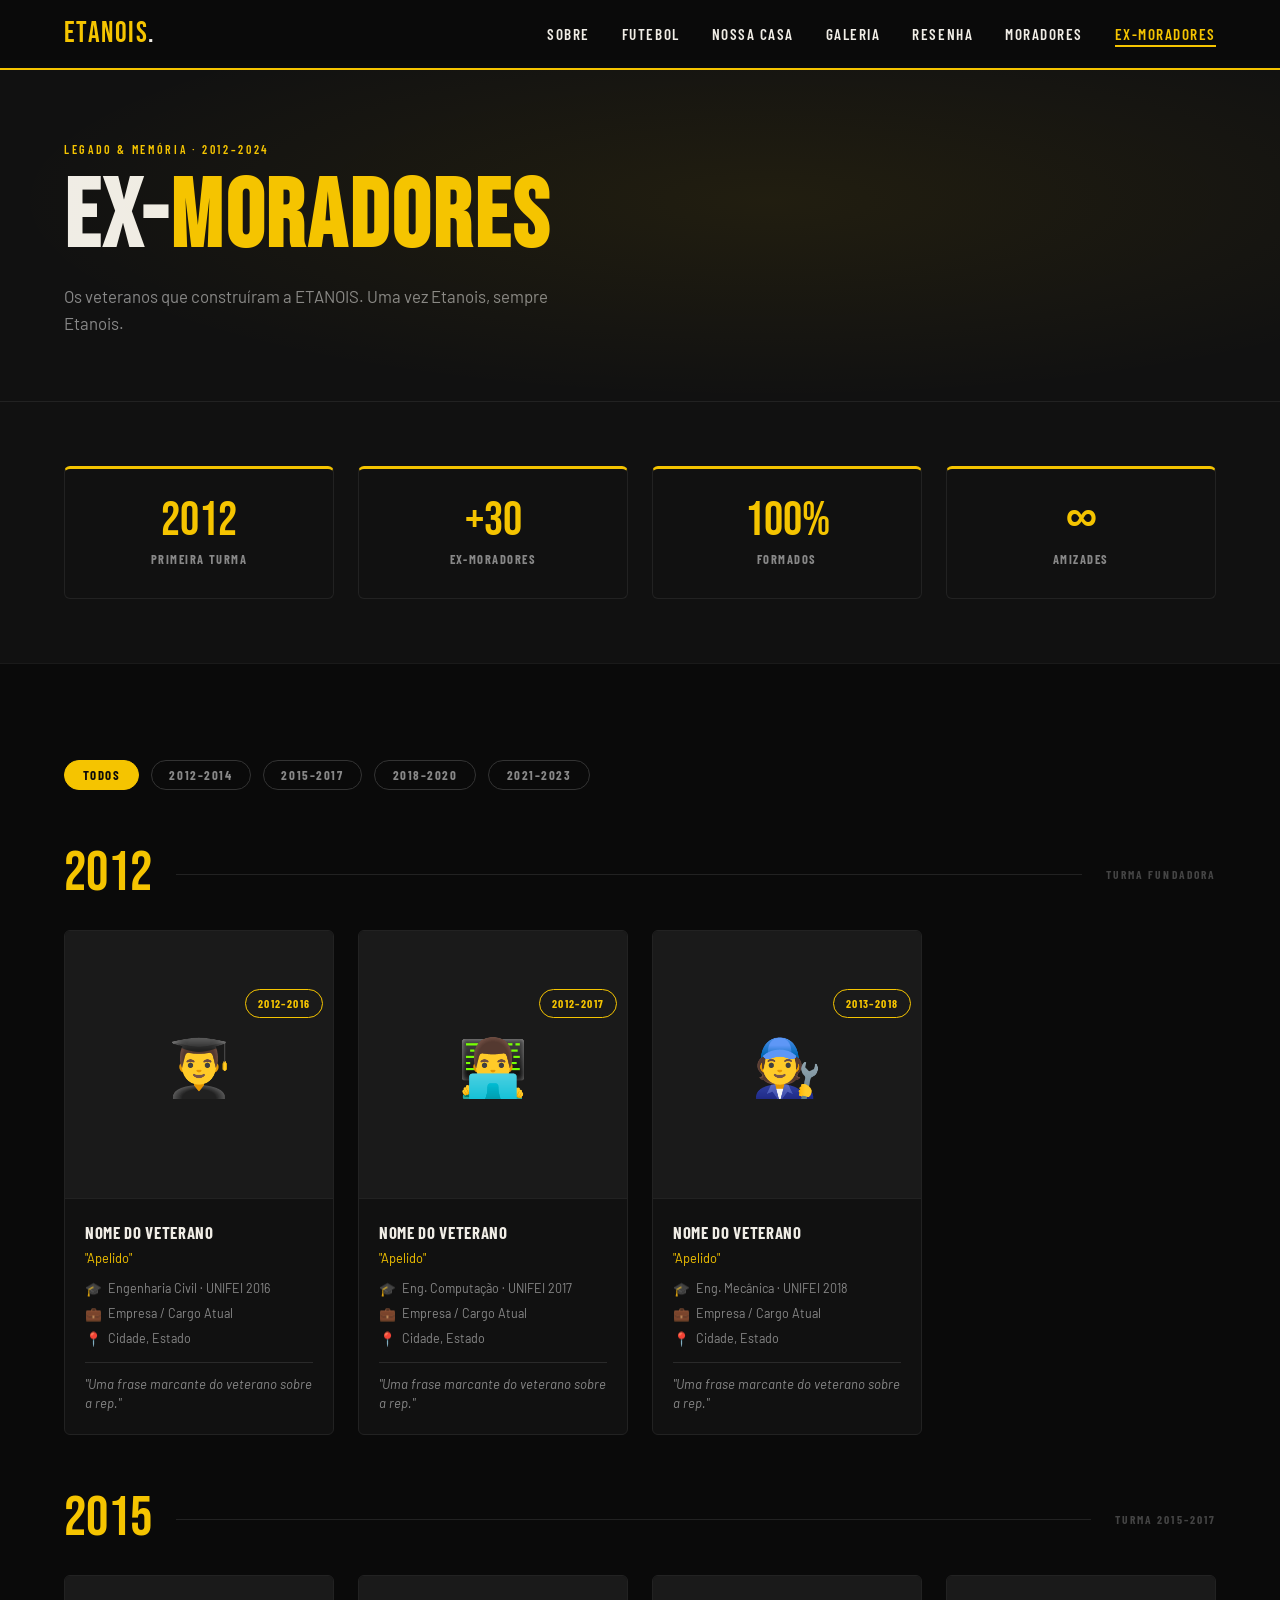
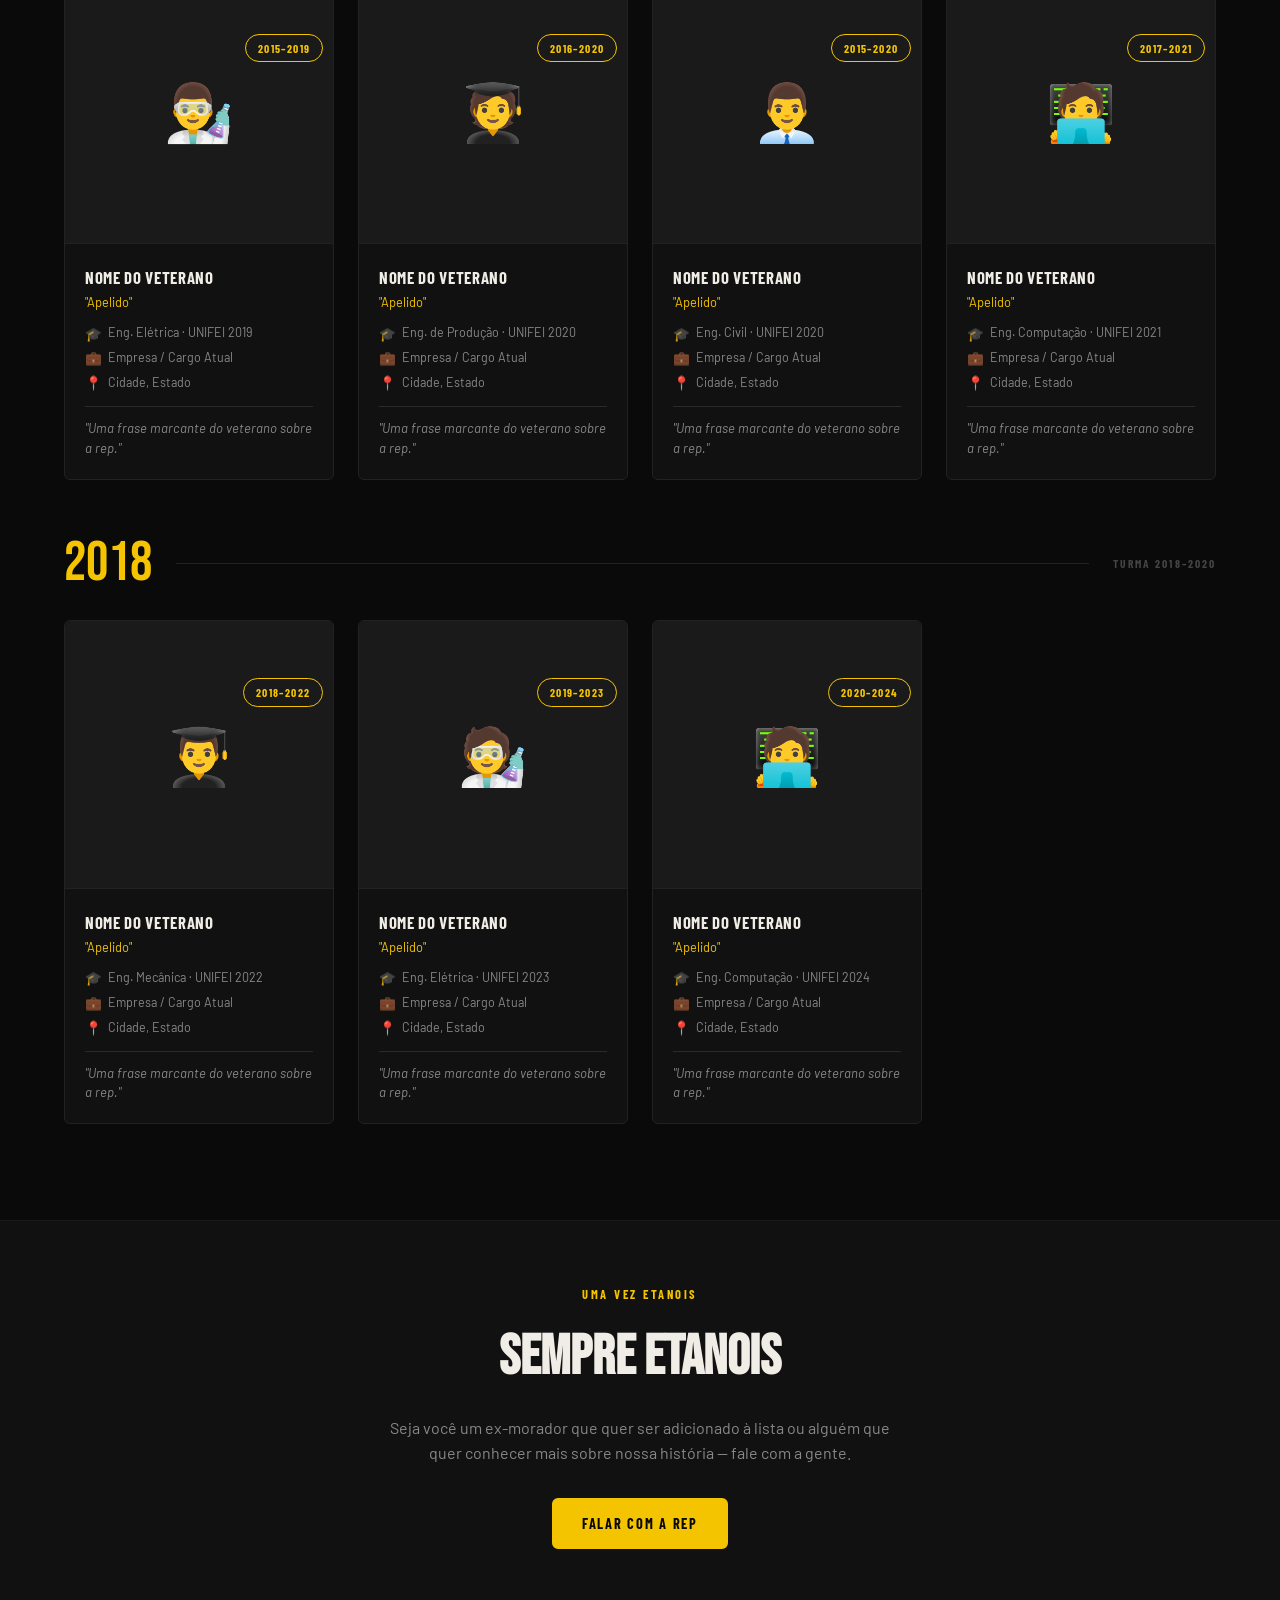
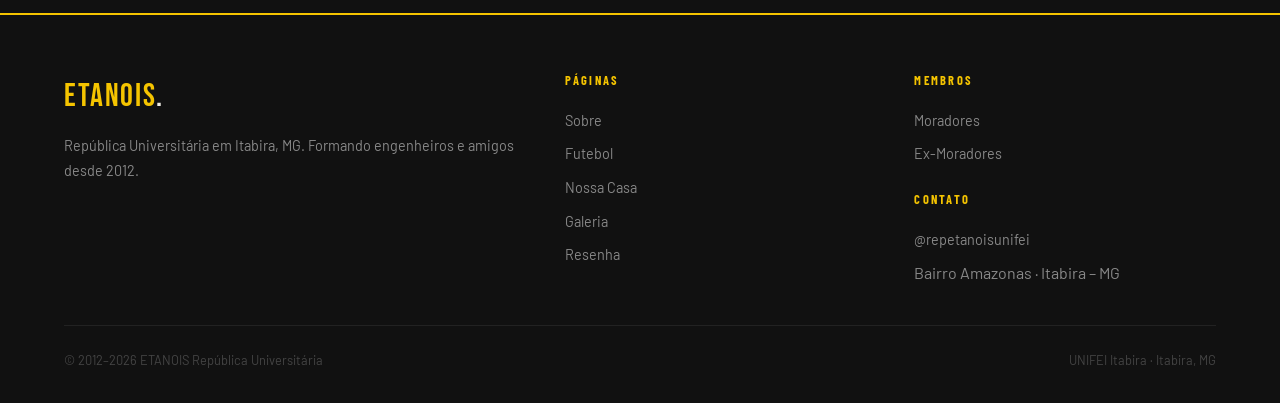
==== ex-moradores.html @ 68146707 "Redesign completo: site multi-página profissional - Novo index.html com hero, stats, cards de navega" ====
<!DOCTYPE html>
<html lang="pt-BR">
<head>
  <meta charset="UTF-8" />
  <meta name="viewport" content="width=device-width, initial-scale=1.0" />
  <title>Ex-Moradores — ETANOIS República Universitária</title>
  <link rel="preconnect" href="https://fonts.googleapis.com" />
  <link rel="preconnect" href="https://fonts.gstatic.com" crossorigin />
  <link href="https://fonts.googleapis.com/css2?family=Bebas+Neue&family=Barlow+Condensed:wght@400;600;700&family=Barlow:wght@400;500;600&display=swap" rel="stylesheet" />
  <link rel="stylesheet" href="style.css" />
  <style>
    /* Filtro por turma */
    .era-filter {
      display: flex;
      gap: .75rem;
      flex-wrap: wrap;
      margin-bottom: 3rem;
    }
    .era-btn {
      font-family: 'Barlow Condensed', sans-serif;
      font-size: .8rem;
      font-weight: 700;
      letter-spacing: .12em;
      text-transform: uppercase;
      padding: .4rem 1.1rem;
      border-radius: 2rem;
      border: 1px solid #333;
      background: transparent;
      color: var(--gray);
      cursor: pointer;
      transition: var(--transition);
    }
    .era-btn:hover, .era-btn.active {
      background: var(--yellow);
      color: var(--black);
      border-color: var(--yellow);
    }

    /* Grid de ex-moradores */
    .alumni-grid {
      display: grid;
      grid-template-columns: repeat(4, 1fr);
      gap: 1.5rem;
    }

    .alumni-card {
      background: var(--black2);
      border: 1px solid #222;
      border-radius: var(--radius);
      overflow: hidden;
      transition: transform var(--transition), border-color var(--transition);
    }
    .alumni-card:hover {
      transform: translateY(-5px);
      border-color: var(--yellow);
    }
    .alumni-card__photo {
      aspect-ratio: 1/1;
      background: var(--black3);
      display: flex;
      align-items: center;
      justify-content: center;
      font-size: 3.5rem;
      border-bottom: 1px solid #222;
      position: relative;
    }
    .alumni-card__photo img {
      width: 100%; height: 100%;
      object-fit: cover;
      position: absolute;
      inset: 0;
    }
    .alumni-card__year-badge {
      position: absolute;
      top: .6rem; right: .6rem;
    }
    .alumni-card__body { padding: 1.25rem; }
    .alumni-card__name {
      font-family: 'Barlow Condensed', sans-serif;
      font-size: 1.05rem;
      font-weight: 700;
      letter-spacing: .04em;
      text-transform: uppercase;
    }
    .alumni-card__nick {
      font-size: .8rem;
      color: var(--yellow);
      margin-top: .1rem;
    }
    .alumni-card__meta {
      margin-top: .6rem;
      display: flex;
      flex-direction: column;
      gap: .2rem;
    }
    .alumni-card__meta-item {
      display: flex;
      align-items: center;
      gap: .4rem;
      font-size: .78rem;
      color: var(--gray);
    }
    .alumni-card__meta-item span { font-size: .85rem; }
    .alumni-card__quote {
      margin-top: .75rem;
      padding-top: .75rem;
      border-top: 1px solid #2a2a2a;
      font-size: .82rem;
      color: var(--gray);
      font-style: italic;
      line-height: 1.5;
    }

    /* Turma section header */
    .turma-header {
      display: flex;
      align-items: center;
      gap: 1.5rem;
      margin-bottom: 1.75rem;
      margin-top: 3.5rem;
    }
    .turma-header:first-child { margin-top: 0; }
    .turma-header__year {
      font-family: 'Bebas Neue', cursive;
      font-size: 3.5rem;
      color: var(--yellow);
      line-height: 1;
      flex-shrink: 0;
    }
    .turma-header__line {
      flex: 1;
      height: 1px;
      background: #222;
    }
    .turma-header__label {
      font-family: 'Barlow Condensed', sans-serif;
      font-size: .72rem;
      font-weight: 700;
      letter-spacing: .18em;
      text-transform: uppercase;
      color: var(--gray2);
      flex-shrink: 0;
    }

    /* Legado/stats gerais */
    .legacy-stats {
      display: grid;
      grid-template-columns: repeat(4, 1fr);
      gap: 1.5rem;
    }
    .legacy-stat {
      background: var(--black2);
      border: 1px solid #222;
      border-top: 3px solid var(--yellow);
      border-radius: var(--radius);
      padding: 1.75rem 1.5rem;
      text-align: center;
    }
    .legacy-stat__num {
      font-family: 'Bebas Neue', cursive;
      font-size: 3rem;
      color: var(--yellow);
      line-height: 1;
    }
    .legacy-stat__lbl {
      font-family: 'Barlow Condensed', sans-serif;
      font-size: .78rem;
      font-weight: 700;
      letter-spacing: .12em;
      text-transform: uppercase;
      color: var(--gray);
      margin-top: .3rem;
    }

    @media(max-width:1100px){ .alumni-grid { grid-template-columns: repeat(3,1fr); } .legacy-stats { grid-template-columns: repeat(2,1fr); } }
    @media(max-width:768px) { .alumni-grid { grid-template-columns: repeat(2,1fr); } }
    @media(max-width:480px) { .alumni-grid { grid-template-columns: 1fr; } .legacy-stats { grid-template-columns: 1fr; } }
  </style>
</head>
<body>

<nav class="navbar">
  <div class="container navbar__inner">
    <a href="index.html" class="navbar__logo"><span>ETANOIS</span>.</a>
    <ul class="navbar__menu" id="navMenu">
      <li><a href="sobre.html">Sobre</a></li>
      <li><a href="futebol.html">Futebol</a></li>
      <li><a href="nossa-casa.html">Nossa Casa</a></li>
      <li><a href="galeria.html">Galeria</a></li>
      <li><a href="resenha.html">Resenha</a></li>
      <li><a href="moradores.html">Moradores</a></li>
      <li><a href="ex-moradores.html" class="active">Ex-Moradores</a></li>
    </ul>
    <button class="navbar__toggle" id="navToggle" aria-label="Menu">
      <span></span><span></span><span></span>
    </button>
  </div>
</nav>

<div class="page-hero">
  <div class="container page-hero__inner">
    <p class="page-hero__label">Legado & Memória · 2012–2024</p>
    <h1 class="page-hero__title">Ex-<span style="color:var(--yellow)">Moradores</span></h1>
    <p class="page-hero__sub">Os veteranos que construíram a ETANOIS. Uma vez Etanois, sempre Etanois.</p>
  </div>
</div>

<!-- STATS DO LEGADO -->
<section class="section--sm" style="background:var(--black2); border-bottom:1px solid #1a1a1a;">
  <div class="container">
    <div class="legacy-stats">
      <div class="legacy-stat">
        <div class="legacy-stat__num">2012</div>
        <div class="legacy-stat__lbl">Primeira Turma</div>
      </div>
      <div class="legacy-stat">
        <div class="legacy-stat__num">+30</div>
        <div class="legacy-stat__lbl">Ex-Moradores</div>
      </div>
      <div class="legacy-stat">
        <div class="legacy-stat__num">100%</div>
        <div class="legacy-stat__lbl">Formados</div>
      </div>
      <div class="legacy-stat">
        <div class="legacy-stat__num">∞</div>
        <div class="legacy-stat__lbl">Amizades</div>
      </div>
    </div>
  </div>
</section>

<!-- EX-MORADORES POR TURMA -->
<section class="section">
  <div class="container">

    <!-- Filtro por era -->
    <div class="era-filter">
      <button class="era-btn active">Todos</button>
      <button class="era-btn">2012–2014</button>
      <button class="era-btn">2015–2017</button>
      <button class="era-btn">2018–2020</button>
      <button class="era-btn">2021–2023</button>
    </div>

    <!--
      =============================================
      ADICIONE OS EX-MORADORES AQUI
      Organize por turma usando o .turma-header.
      Copie e cole os cards conforme necessário.
      =============================================
    -->

    <!-- TURMA 2012–2014 -->
    <div class="turma-header">
      <div class="turma-header__year">2012</div>
      <div class="turma-header__line"></div>
      <div class="turma-header__label">Turma Fundadora</div>
    </div>
    <div class="alumni-grid">

      <div class="alumni-card">
        <div class="alumni-card__photo">
          👨‍🎓
          <!-- <img src="fotos/nome.jpg" alt="Nome" /> -->
          <div class="alumni-card__year-badge">
            <span class="badge badge--outline">2012–2016</span>
          </div>
        </div>
        <div class="alumni-card__body">
          <div class="alumni-card__name">Nome do Veterano</div>
          <div class="alumni-card__nick">"Apelido"</div>
          <div class="alumni-card__meta">
            <div class="alumni-card__meta-item"><span>🎓</span> Engenharia Civil · UNIFEI 2016</div>
            <div class="alumni-card__meta-item"><span>💼</span> Empresa / Cargo Atual</div>
            <div class="alumni-card__meta-item"><span>📍</span> Cidade, Estado</div>
          </div>
          <div class="alumni-card__quote">"Uma frase marcante do veterano sobre a rep."</div>
        </div>
      </div>

      <div class="alumni-card">
        <div class="alumni-card__photo">
          👨‍💻
          <div class="alumni-card__year-badge">
            <span class="badge badge--outline">2012–2017</span>
          </div>
        </div>
        <div class="alumni-card__body">
          <div class="alumni-card__name">Nome do Veterano</div>
          <div class="alumni-card__nick">"Apelido"</div>
          <div class="alumni-card__meta">
            <div class="alumni-card__meta-item"><span>🎓</span> Eng. Computação · UNIFEI 2017</div>
            <div class="alumni-card__meta-item"><span>💼</span> Empresa / Cargo Atual</div>
            <div class="alumni-card__meta-item"><span>📍</span> Cidade, Estado</div>
          </div>
          <div class="alumni-card__quote">"Uma frase marcante do veterano sobre a rep."</div>
        </div>
      </div>

      <div class="alumni-card">
        <div class="alumni-card__photo">
          🧑‍🔧
          <div class="alumni-card__year-badge">
            <span class="badge badge--outline">2013–2018</span>
          </div>
        </div>
        <div class="alumni-card__body">
          <div class="alumni-card__name">Nome do Veterano</div>
          <div class="alumni-card__nick">"Apelido"</div>
          <div class="alumni-card__meta">
            <div class="alumni-card__meta-item"><span>🎓</span> Eng. Mecânica · UNIFEI 2018</div>
            <div class="alumni-card__meta-item"><span>💼</span> Empresa / Cargo Atual</div>
            <div class="alumni-card__meta-item"><span>📍</span> Cidade, Estado</div>
          </div>
          <div class="alumni-card__quote">"Uma frase marcante do veterano sobre a rep."</div>
        </div>
      </div>

    </div>

    <!-- TURMA 2015–2017 -->
    <div class="turma-header">
      <div class="turma-header__year">2015</div>
      <div class="turma-header__line"></div>
      <div class="turma-header__label">Turma 2015–2017</div>
    </div>
    <div class="alumni-grid">

      <div class="alumni-card">
        <div class="alumni-card__photo">
          👨‍🔬
          <div class="alumni-card__year-badge">
            <span class="badge badge--outline">2015–2019</span>
          </div>
        </div>
        <div class="alumni-card__body">
          <div class="alumni-card__name">Nome do Veterano</div>
          <div class="alumni-card__nick">"Apelido"</div>
          <div class="alumni-card__meta">
            <div class="alumni-card__meta-item"><span>🎓</span> Eng. Elétrica · UNIFEI 2019</div>
            <div class="alumni-card__meta-item"><span>💼</span> Empresa / Cargo Atual</div>
            <div class="alumni-card__meta-item"><span>📍</span> Cidade, Estado</div>
          </div>
          <div class="alumni-card__quote">"Uma frase marcante do veterano sobre a rep."</div>
        </div>
      </div>

      <div class="alumni-card">
        <div class="alumni-card__photo">
          🧑‍🎓
          <div class="alumni-card__year-badge">
            <span class="badge badge--outline">2016–2020</span>
          </div>
        </div>
        <div class="alumni-card__body">
          <div class="alumni-card__name">Nome do Veterano</div>
          <div class="alumni-card__nick">"Apelido"</div>
          <div class="alumni-card__meta">
            <div class="alumni-card__meta-item"><span>🎓</span> Eng. de Produção · UNIFEI 2020</div>
            <div class="alumni-card__meta-item"><span>💼</span> Empresa / Cargo Atual</div>
            <div class="alumni-card__meta-item"><span>📍</span> Cidade, Estado</div>
          </div>
          <div class="alumni-card__quote">"Uma frase marcante do veterano sobre a rep."</div>
        </div>
      </div>

      <div class="alumni-card">
        <div class="alumni-card__photo">
          👨‍💼
          <div class="alumni-card__year-badge">
            <span class="badge badge--outline">2015–2020</span>
          </div>
        </div>
        <div class="alumni-card__body">
          <div class="alumni-card__name">Nome do Veterano</div>
          <div class="alumni-card__nick">"Apelido"</div>
          <div class="alumni-card__meta">
            <div class="alumni-card__meta-item"><span>🎓</span> Eng. Civil · UNIFEI 2020</div>
            <div class="alumni-card__meta-item"><span>💼</span> Empresa / Cargo Atual</div>
            <div class="alumni-card__meta-item"><span>📍</span> Cidade, Estado</div>
          </div>
          <div class="alumni-card__quote">"Uma frase marcante do veterano sobre a rep."</div>
        </div>
      </div>

      <div class="alumni-card">
        <div class="alumni-card__photo">
          🧑‍💻
          <div class="alumni-card__year-badge">
            <span class="badge badge--outline">2017–2021</span>
          </div>
        </div>
        <div class="alumni-card__body">
          <div class="alumni-card__name">Nome do Veterano</div>
          <div class="alumni-card__nick">"Apelido"</div>
          <div class="alumni-card__meta">
            <div class="alumni-card__meta-item"><span>🎓</span> Eng. Computação · UNIFEI 2021</div>
            <div class="alumni-card__meta-item"><span>💼</span> Empresa / Cargo Atual</div>
            <div class="alumni-card__meta-item"><span>📍</span> Cidade, Estado</div>
          </div>
          <div class="alumni-card__quote">"Uma frase marcante do veterano sobre a rep."</div>
        </div>
      </div>

    </div>

    <!-- TURMA 2018–2020 -->
    <div class="turma-header">
      <div class="turma-header__year">2018</div>
      <div class="turma-header__line"></div>
      <div class="turma-header__label">Turma 2018–2020</div>
    </div>
    <div class="alumni-grid">

      <div class="alumni-card">
        <div class="alumni-card__photo">
          👨‍🎓
          <div class="alumni-card__year-badge">
            <span class="badge badge--outline">2018–2022</span>
          </div>
        </div>
        <div class="alumni-card__body">
          <div class="alumni-card__name">Nome do Veterano</div>
          <div class="alumni-card__nick">"Apelido"</div>
          <div class="alumni-card__meta">
            <div class="alumni-card__meta-item"><span>🎓</span> Eng. Mecânica · UNIFEI 2022</div>
            <div class="alumni-card__meta-item"><span>💼</span> Empresa / Cargo Atual</div>
            <div class="alumni-card__meta-item"><span>📍</span> Cidade, Estado</div>
          </div>
          <div class="alumni-card__quote">"Uma frase marcante do veterano sobre a rep."</div>
        </div>
      </div>

      <div class="alumni-card">
        <div class="alumni-card__photo">
          🧑‍🔬
          <div class="alumni-card__year-badge">
            <span class="badge badge--outline">2019–2023</span>
          </div>
        </div>
        <div class="alumni-card__body">
          <div class="alumni-card__name">Nome do Veterano</div>
          <div class="alumni-card__nick">"Apelido"</div>
          <div class="alumni-card__meta">
            <div class="alumni-card__meta-item"><span>🎓</span> Eng. Elétrica · UNIFEI 2023</div>
            <div class="alumni-card__meta-item"><span>💼</span> Empresa / Cargo Atual</div>
            <div class="alumni-card__meta-item"><span>📍</span> Cidade, Estado</div>
          </div>
          <div class="alumni-card__quote">"Uma frase marcante do veterano sobre a rep."</div>
        </div>
      </div>

      <div class="alumni-card">
        <div class="alumni-card__photo">
          🧑‍💻
          <div class="alumni-card__year-badge">
            <span class="badge badge--outline">2020–2024</span>
          </div>
        </div>
        <div class="alumni-card__body">
          <div class="alumni-card__name">Nome do Veterano</div>
          <div class="alumni-card__nick">"Apelido"</div>
          <div class="alumni-card__meta">
            <div class="alumni-card__meta-item"><span>🎓</span> Eng. Computação · UNIFEI 2024</div>
            <div class="alumni-card__meta-item"><span>💼</span> Empresa / Cargo Atual</div>
            <div class="alumni-card__meta-item"><span>📍</span> Cidade, Estado</div>
          </div>
          <div class="alumni-card__quote">"Uma frase marcante do veterano sobre a rep."</div>
        </div>
      </div>

    </div>
  </div>
</section>

<!-- CTA LEGADO -->
<section class="section--sm" style="background:var(--black2); border-top:1px solid #1a1a1a;">
  <div class="container text-center">
    <p class="condensed" style="font-size:.78rem;font-weight:700;letter-spacing:.2em;text-transform:uppercase;color:var(--yellow);margin-bottom:.5rem;">Uma vez Etanois</p>
    <h2 class="display" style="font-size:clamp(2rem,5vw,3.5rem);">Sempre Etanois</h2>
    <p style="color:var(--gray); margin-top:.75rem; max-width:520px; margin-left:auto; margin-right:auto;">
      Seja você um ex-morador que quer ser adicionado à lista ou alguém que quer conhecer mais sobre nossa história — fale com a gente.
    </p>
    <a href="https://instagram.com/repetanoisunifei" target="_blank" rel="noopener" class="btn btn--primary" style="margin-top:2rem;">
      Falar com a Rep
    </a>
  </div>
</section>

<footer class="footer">
  <div class="container">
    <div class="footer__grid">
      <div>
        <div class="footer__logo"><span>ETANOIS</span>.</div>
        <p class="footer__desc">República Universitária em Itabira, MG. Formando engenheiros e amigos desde 2012.</p>
      </div>
      <div>
        <div class="footer__heading">Páginas</div>
        <ul class="footer__links">
          <li><a href="sobre.html">Sobre</a></li>
          <li><a href="futebol.html">Futebol</a></li>
          <li><a href="nossa-casa.html">Nossa Casa</a></li>
          <li><a href="galeria.html">Galeria</a></li>
          <li><a href="resenha.html">Resenha</a></li>
        </ul>
      </div>
      <div>
        <div class="footer__heading">Membros</div>
        <ul class="footer__links">
          <li><a href="moradores.html">Moradores</a></li>
          <li><a href="ex-moradores.html">Ex-Moradores</a></li>
        </ul>
        <div class="footer__heading" style="margin-top:1.5rem;">Contato</div>
        <ul class="footer__links">
          <li><a href="https://instagram.com/repetanoisunifei" target="_blank">@repetanoisunifei</a></li>
          <li><span style="color:var(--gray);">Bairro Amazonas · Itabira – MG</span></li>
        </ul>
      </div>
    </div>
    <div class="footer__bottom">
      <span>© 2012–2026 ETANOIS República Universitária</span>
      <span>UNIFEI Itabira · Itabira, MG</span>
    </div>
  </div>
</footer>

<script>
  document.getElementById('navToggle').addEventListener('click', () => {
    document.getElementById('navMenu').classList.toggle('open');
  });

  // Filtro por era (visual — expandir com lógica real quando dados reais estiverem disponíveis)
  document.querySelectorAll('.era-btn').forEach(btn => {
    btn.addEventListener('click', () => {
      document.querySelectorAll('.era-btn').forEach(b => b.classList.remove('active'));
      btn.classList.add('active');
    });
  });
</script>
</body>
</html>
---- style.css ----
/* ============================================
   ETANOIS — Global Stylesheet
   ============================================ */

:root {
  --black:   #0a0a0a;
  --black2:  #111111;
  --black3:  #1a1a1a;
  --yellow:  #F5C400;
  --yellow2: #e6b800;
  --white:   #F0EDE6;
  --gray:    #888888;
  --gray2:   #444444;
  --radius:  6px;
  --transition: 0.3s ease;
}

/* ---- Reset ---- */
*, *::before, *::after { box-sizing: border-box; margin: 0; padding: 0; }
html { scroll-behavior: smooth; font-size: 16px; }
body {
  background: var(--black);
  color: var(--white);
  font-family: 'Barlow', sans-serif;
  line-height: 1.6;
  min-height: 100vh;
}
img { display: block; width: 100%; object-fit: cover; }
a { color: inherit; text-decoration: none; }
ul { list-style: none; }

/* ---- Typography ---- */
.display { font-family: 'Bebas Neue', cursive; }
.condensed { font-family: 'Barlow Condensed', sans-serif; }

/* ---- Utilities ---- */
.container { width: 90%; max-width: 1200px; margin: 0 auto; }
.section { padding: 96px 0; }
.section--sm { padding: 64px 0; }
.yellow { color: var(--yellow); }
.text-center { text-align: center; }
.mt-1 { margin-top: .5rem; }
.mt-2 { margin-top: 1rem; }
.mt-3 { margin-top: 1.5rem; }
.mt-4 { margin-top: 2rem; }

/* ---- Section Header ---- */
.section-header { margin-bottom: 56px; }
.section-header .label {
  font-family: 'Barlow Condensed', sans-serif;
  font-size: .75rem;
  font-weight: 600;
  letter-spacing: .2em;
  text-transform: uppercase;
  color: var(--yellow);
  margin-bottom: .5rem;
}
.section-header h2 {
  font-family: 'Bebas Neue', cursive;
  font-size: clamp(2.2rem, 5vw, 3.5rem);
  letter-spacing: .03em;
  line-height: 1;
}
.section-header p {
  margin-top: .75rem;
  color: var(--gray);
  max-width: 520px;
}

/* ---- Divider ---- */
.divider {
  width: 48px; height: 3px;
  background: var(--yellow);
  margin: 1rem 0 0;
}
.divider--center { margin: 1rem auto 0; }

/* ============================================
   NAVBAR
   ============================================ */
.navbar {
  position: fixed;
  top: 0; left: 0; right: 0;
  z-index: 1000;
  background: rgba(10,10,10,.92);
  backdrop-filter: blur(12px);
  border-bottom: 2px solid var(--yellow);
}
.navbar__inner {
  display: flex;
  align-items: center;
  justify-content: space-between;
  height: 68px;
}
.navbar__logo {
  font-family: 'Bebas Neue', cursive;
  font-size: 1.8rem;
  letter-spacing: .05em;
}
.navbar__logo span { color: var(--yellow); }
.navbar__menu {
  display: flex;
  gap: 2rem;
  align-items: center;
}
.navbar__menu a {
  font-family: 'Barlow Condensed', sans-serif;
  font-size: .95rem;
  font-weight: 600;
  letter-spacing: .1em;
  text-transform: uppercase;
  color: var(--white);
  position: relative;
  transition: color var(--transition);
}
.navbar__menu a::after {
  content: '';
  position: absolute;
  bottom: -4px; left: 0;
  width: 0; height: 2px;
  background: var(--yellow);
  transition: width var(--transition);
}
.navbar__menu a:hover,
.navbar__menu a.active { color: var(--yellow); }
.navbar__menu a:hover::after,
.navbar__menu a.active::after { width: 100%; }

/* Hamburger */
.navbar__toggle {
  display: none;
  flex-direction: column;
  gap: 5px;
  cursor: pointer;
  background: none;
  border: none;
  padding: 4px;
}
.navbar__toggle span {
  display: block;
  width: 24px; height: 2px;
  background: var(--white);
  transition: var(--transition);
}

/* ============================================
   PAGE HERO (inner pages)
   ============================================ */
.page-hero {
  padding-top: 68px;
  background: var(--black2);
  border-bottom: 1px solid #222;
  position: relative;
  overflow: hidden;
}
.page-hero::before {
  content: '';
  position: absolute;
  inset: 0;
  background: radial-gradient(ellipse at 60% 50%, rgba(245,196,0,.07) 0%, transparent 70%);
  pointer-events: none;
}
.page-hero__inner {
  padding: 72px 0 64px;
}
.page-hero__label {
  font-family: 'Barlow Condensed', sans-serif;
  font-size: .75rem;
  font-weight: 600;
  letter-spacing: .22em;
  text-transform: uppercase;
  color: var(--yellow);
  margin-bottom: .75rem;
}
.page-hero__title {
  font-family: 'Bebas Neue', cursive;
  font-size: clamp(3rem, 8vw, 6rem);
  line-height: 1;
  letter-spacing: .03em;
}
.page-hero__sub {
  margin-top: 1rem;
  color: var(--gray);
  max-width: 520px;
  font-size: 1.05rem;
}

/* ============================================
   BUTTONS
   ============================================ */
.btn {
  display: inline-flex;
  align-items: center;
  gap: .5rem;
  font-family: 'Barlow Condensed', sans-serif;
  font-size: .9rem;
  font-weight: 700;
  letter-spacing: .12em;
  text-transform: uppercase;
  padding: .75rem 1.75rem;
  border-radius: var(--radius);
  cursor: pointer;
  transition: var(--transition);
  border: 2px solid transparent;
}
.btn--primary {
  background: var(--yellow);
  color: var(--black);
  border-color: var(--yellow);
}
.btn--primary:hover {
  background: var(--yellow2);
  border-color: var(--yellow2);
  transform: translateY(-2px);
}
.btn--outline {
  background: transparent;
  color: var(--white);
  border-color: rgba(240,237,230,.35);
}
.btn--outline:hover {
  border-color: var(--yellow);
  color: var(--yellow);
  transform: translateY(-2px);
}
.btn--ghost {
  background: transparent;
  color: var(--yellow);
  border-color: var(--yellow);
}
.btn--ghost:hover {
  background: var(--yellow);
  color: var(--black);
}

/* ============================================
   CARDS
   ============================================ */
.card {
  background: var(--black2);
  border: 1px solid #222;
  border-radius: var(--radius);
  overflow: hidden;
  transition: transform var(--transition), border-color var(--transition);
}
.card:hover {
  transform: translateY(-4px);
  border-color: var(--yellow);
}
.card__body { padding: 1.5rem; }
.card__icon {
  font-size: 2rem;
  margin-bottom: .75rem;
}
.card__title {
  font-family: 'Barlow Condensed', sans-serif;
  font-size: 1.2rem;
  font-weight: 700;
  letter-spacing: .05em;
  text-transform: uppercase;
  color: var(--yellow);
  margin-bottom: .5rem;
}
.card__text { color: var(--gray); font-size: .95rem; }

/* ============================================
   GRID
   ============================================ */
.grid-2 { display: grid; grid-template-columns: repeat(2, 1fr); gap: 2rem; }
.grid-3 { display: grid; grid-template-columns: repeat(3, 1fr); gap: 1.5rem; }
.grid-4 { display: grid; grid-template-columns: repeat(4, 1fr); gap: 1.5rem; }

/* ============================================
   BADGE
   ============================================ */
.badge {
  display: inline-block;
  font-family: 'Barlow Condensed', sans-serif;
  font-size: .72rem;
  font-weight: 700;
  letter-spacing: .12em;
  text-transform: uppercase;
  padding: .25rem .75rem;
  border-radius: 2rem;
}
.badge--yellow { background: var(--yellow); color: var(--black); }
.badge--outline { border: 1px solid var(--yellow); color: var(--yellow); }
.badge--gray { background: var(--gray2); color: var(--white); }

/* ============================================
   STATS BAR
   ============================================ */
.stats-bar {
  display: flex;
  gap: 3rem;
  flex-wrap: wrap;
}
.stat__number {
  font-family: 'Bebas Neue', cursive;
  font-size: 2.8rem;
  color: var(--yellow);
  line-height: 1;
}
.stat__label {
  font-family: 'Barlow Condensed', sans-serif;
  font-size: .78rem;
  font-weight: 600;
  letter-spacing: .14em;
  text-transform: uppercase;
  color: var(--gray);
  margin-top: .2rem;
}

/* ============================================
   FOOTER
   ============================================ */
.footer {
  background: var(--black2);
  border-top: 2px solid var(--yellow);
  padding: 56px 0 32px;
}
.footer__grid {
  display: grid;
  grid-template-columns: 1.5fr 1fr 1fr;
  gap: 3rem;
  padding-bottom: 40px;
  border-bottom: 1px solid #222;
}
.footer__logo {
  font-family: 'Bebas Neue', cursive;
  font-size: 2rem;
  letter-spacing: .05em;
  margin-bottom: .75rem;
}
.footer__logo span { color: var(--yellow); }
.footer__desc { color: var(--gray); font-size: .9rem; line-height: 1.7; }
.footer__heading {
  font-family: 'Barlow Condensed', sans-serif;
  font-size: .78rem;
  font-weight: 700;
  letter-spacing: .18em;
  text-transform: uppercase;
  color: var(--yellow);
  margin-bottom: 1rem;
}
.footer__links li + li { margin-top: .5rem; }
.footer__links a {
  color: var(--gray);
  font-size: .9rem;
  transition: color var(--transition);
}
.footer__links a:hover { color: var(--yellow); }
.footer__bottom {
  display: flex;
  align-items: center;
  justify-content: space-between;
  padding-top: 24px;
  font-size: .8rem;
  color: var(--gray2);
}

/* ============================================
   RESPONSIVE
   ============================================ */
@media (max-width: 900px) {
  .grid-3 { grid-template-columns: repeat(2, 1fr); }
  .grid-4 { grid-template-columns: repeat(2, 1fr); }
  .footer__grid { grid-template-columns: 1fr 1fr; }
}
@media (max-width: 640px) {
  .navbar__menu { display: none; flex-direction: column; gap: 1rem; }
  .navbar__menu.open {
    display: flex;
    position: fixed;
    top: 68px; left: 0; right: 0;
    background: var(--black2);
    padding: 2rem;
    border-bottom: 2px solid var(--yellow);
  }
  .navbar__toggle { display: flex; }
  .grid-2 { grid-template-columns: 1fr; }
  .grid-3 { grid-template-columns: 1fr; }
  .grid-4 { grid-template-columns: repeat(2, 1fr); }
  .footer__grid { grid-template-columns: 1fr; }
  .footer__bottom { flex-direction: column; gap: .5rem; text-align: center; }
  .stats-bar { gap: 1.5rem; }
}

/* ============================================
   ANIMATIONS
   ============================================ */
@keyframes fadeUp {
  from { opacity: 0; transform: translateY(24px); }
  to   { opacity: 1; transform: translateY(0); }
}
.fade-up { animation: fadeUp .7s ease forwards; }
.fade-up--d1 { animation-delay: .15s; }
.fade-up--d2 { animation-delay: .3s; }
.fade-up--d3 { animation-delay: .45s; }
.fade-up--d4 { animation-delay: .6s; }

/* ============================================
   MEMBER CARD (moradores / ex-moradores)
   ============================================ */
.member-card {
  background: var(--black2);
  border: 1px solid #222;
  border-radius: var(--radius);
  overflow: hidden;
  transition: transform var(--transition), border-color var(--transition);
  text-align: center;
}
.member-card:hover {
  transform: translateY(-5px);
  border-color: var(--yellow);
}
.member-card__avatar {
  width: 100%;
  aspect-ratio: 1/1;
  background: var(--black3);
  display: flex;
  align-items: center;
  justify-content: center;
  font-size: 3.5rem;
  border-bottom: 1px solid #222;
}
.member-card__body { padding: 1.25rem; }
.member-card__name {
  font-family: 'Barlow Condensed', sans-serif;
  font-size: 1.1rem;
  font-weight: 700;
  letter-spacing: .05em;
  text-transform: uppercase;
}
.member-card__role {
  font-size: .82rem;
  color: var(--yellow);
  margin-top: .25rem;
}
.member-card__year {
  font-size: .78rem;
  color: var(--gray);
  margin-top: .15rem;
}

/* ============================================
   TIMELINE (ex-moradores)
   ============================================ */
.timeline { position: relative; padding-left: 2rem; }
.timeline::before {
  content: '';
  position: absolute;
  left: 0; top: 0; bottom: 0;
  width: 2px;
  background: linear-gradient(to bottom, var(--yellow), transparent);
}
.timeline__item {
  position: relative;
  padding-bottom: 2.5rem;
}
.timeline__item::before {
  content: '';
  position: absolute;
  left: -2.4rem; top: .35rem;
  width: 10px; height: 10px;
  border-radius: 50%;
  background: var(--yellow);
  border: 2px solid var(--black);
}
.timeline__year {
  font-family: 'Bebas Neue', cursive;
  font-size: 1rem;
  color: var(--yellow);
  letter-spacing: .08em;
}
.timeline__name {
  font-family: 'Barlow Condensed', sans-serif;
  font-size: 1.05rem;
  font-weight: 700;
  text-transform: uppercase;
  margin-top: .1rem;
}
.timeline__desc { font-size: .88rem; color: var(--gray); margin-top: .2rem; }

/* ============================================
   PHOTO GALLERY GRID
   ============================================ */
.gallery-grid {
  display: grid;
  grid-template-columns: repeat(3, 1fr);
  gap: 1rem;
}
.gallery-item {
  position: relative;
  overflow: hidden;
  border-radius: var(--radius);
  aspect-ratio: 4/3;
  background: var(--black3);
  border: 1px solid #222;
}
.gallery-item img {
  width: 100%; height: 100%;
  object-fit: cover;
  transition: transform .4s ease;
}
.gallery-item:hover img { transform: scale(1.06); }
.gallery-item__caption {
  position: absolute;
  bottom: 0; left: 0; right: 0;
  padding: .75rem 1rem;
  background: linear-gradient(to top, rgba(0,0,0,.85), transparent);
  font-family: 'Barlow Condensed', sans-serif;
  font-size: .85rem;
  font-weight: 600;
  letter-spacing: .06em;
  text-transform: uppercase;
  opacity: 0;
  transition: opacity .3s;
}
.gallery-item:hover .gallery-item__caption { opacity: 1; }
.gallery-item--placeholder {
  display: flex;
  align-items: center;
  justify-content: center;
  flex-direction: column;
  gap: .5rem;
  color: var(--gray2);
  font-size: .8rem;
  font-family: 'Barlow Condensed', sans-serif;
  letter-spacing: .1em;
  text-transform: uppercase;
}
.gallery-item--placeholder span { font-size: 2.5rem; }
@media (max-width: 640px) {
  .gallery-grid { grid-template-columns: repeat(2, 1fr); }
}
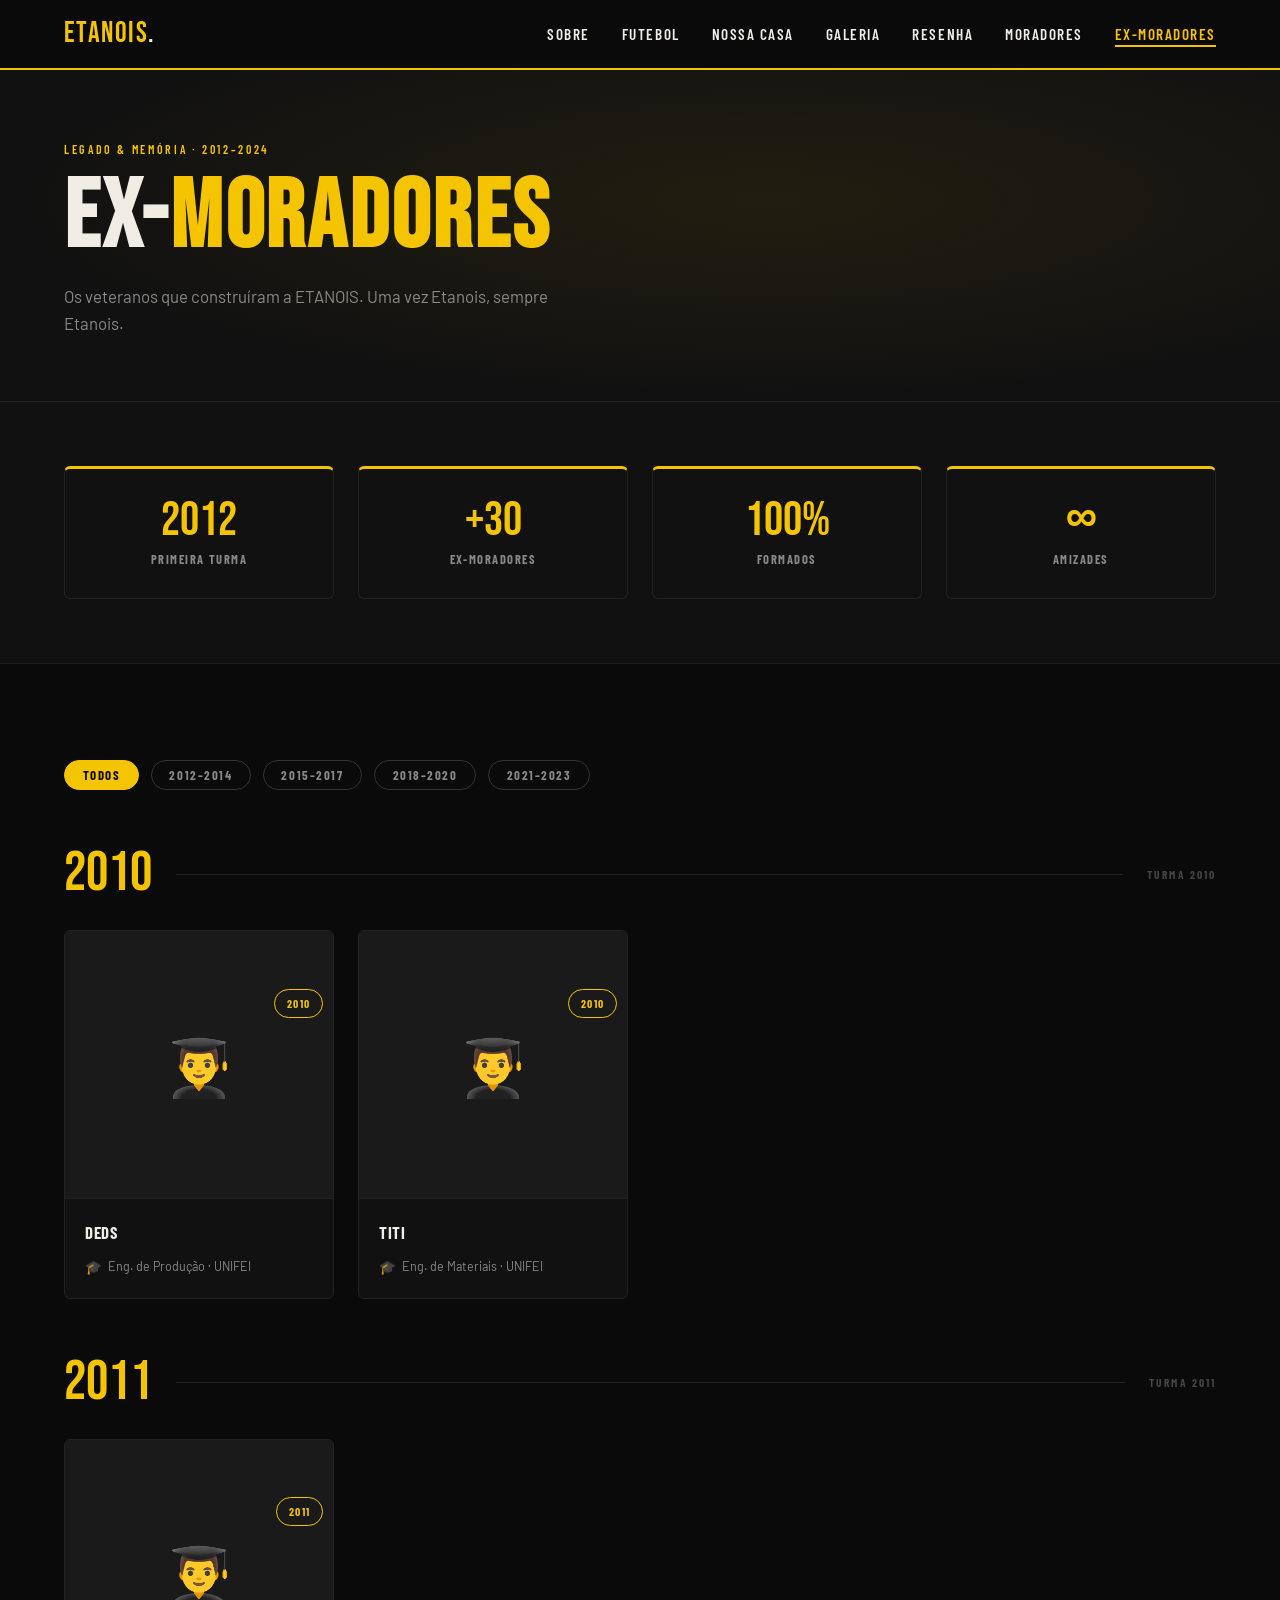
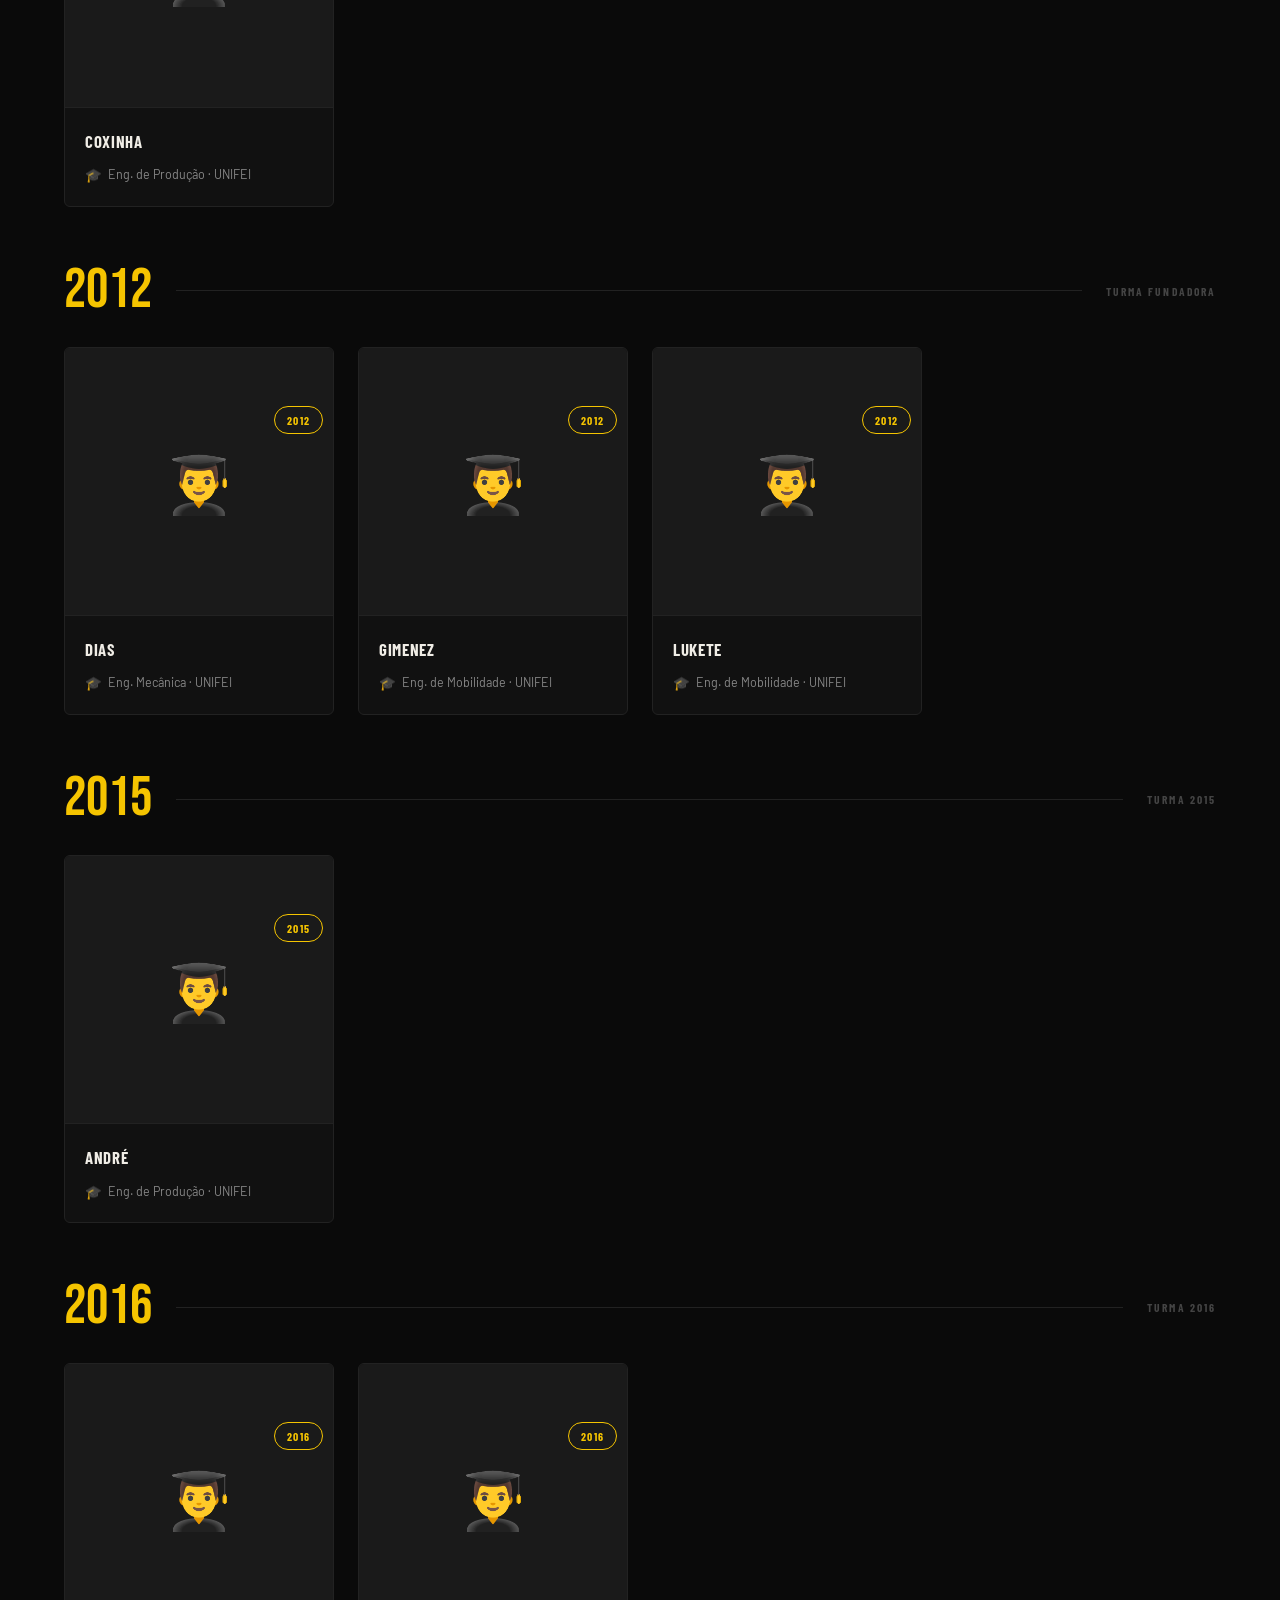
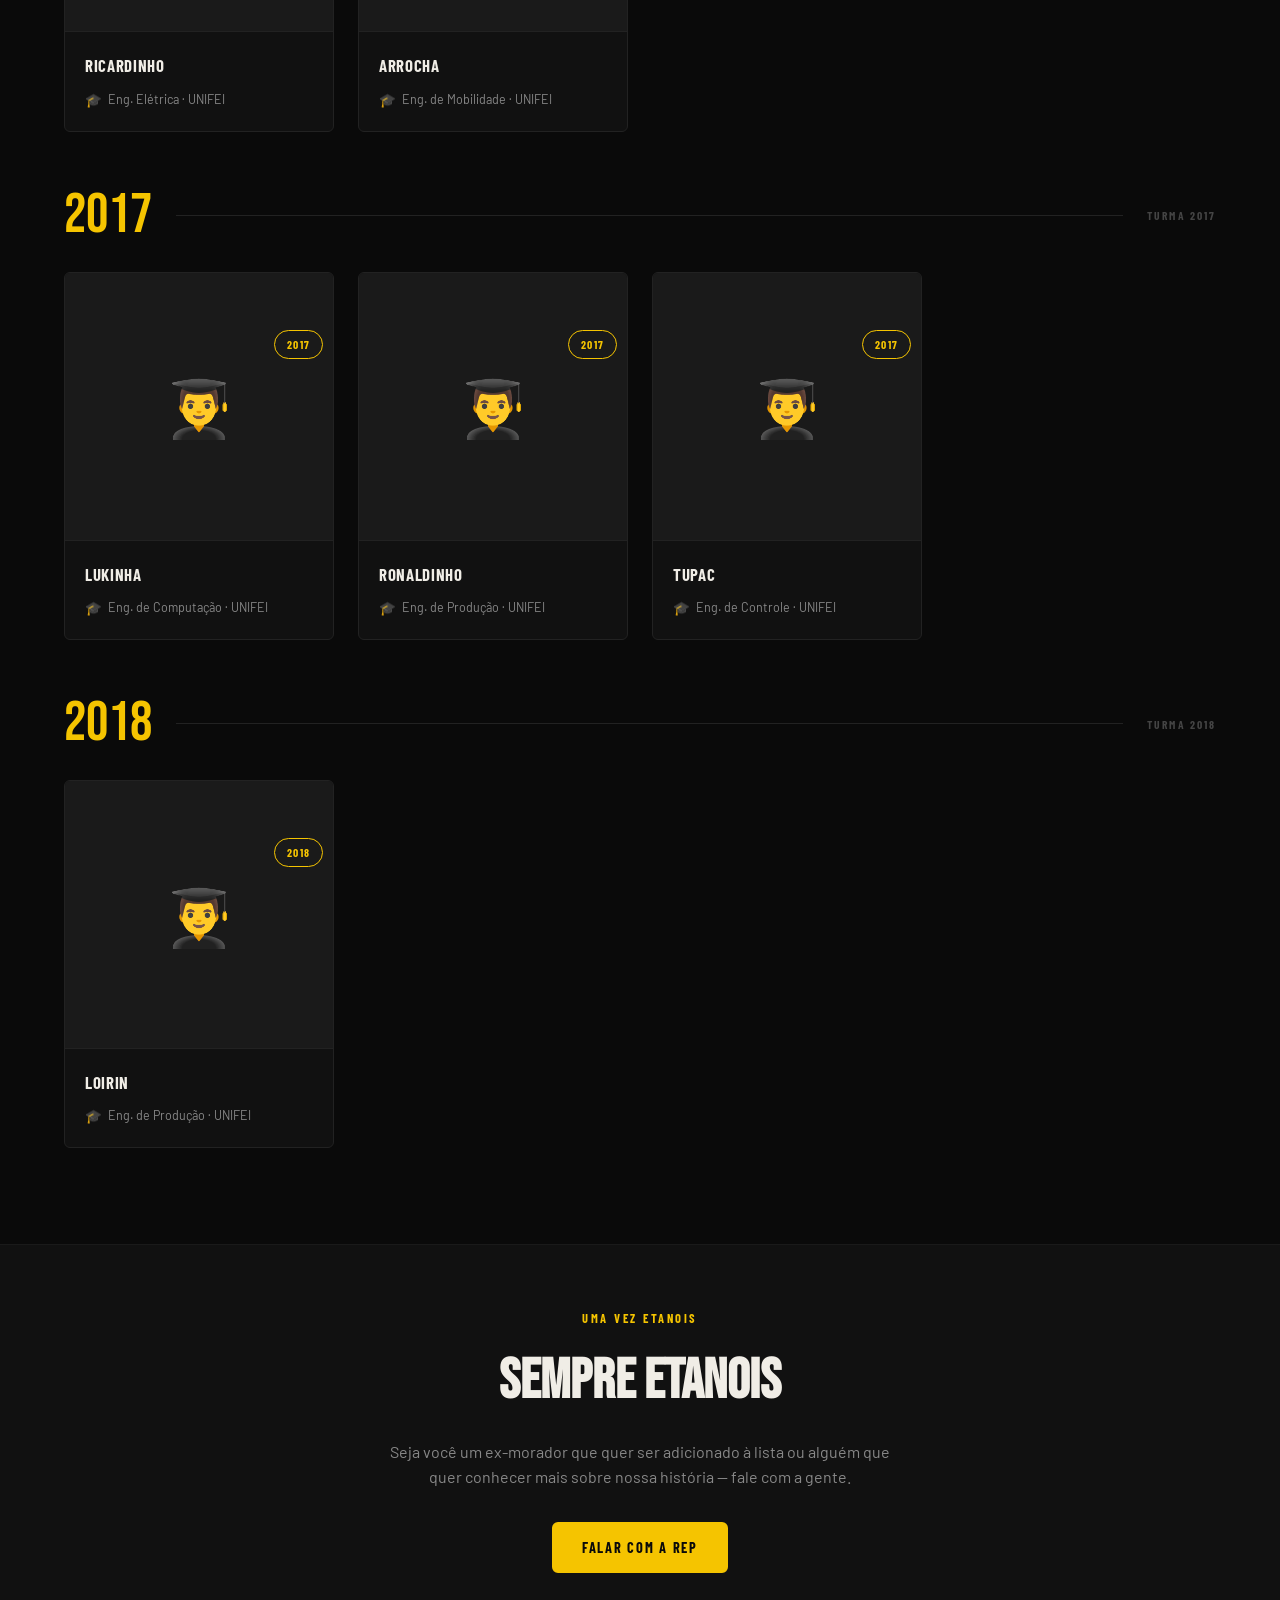
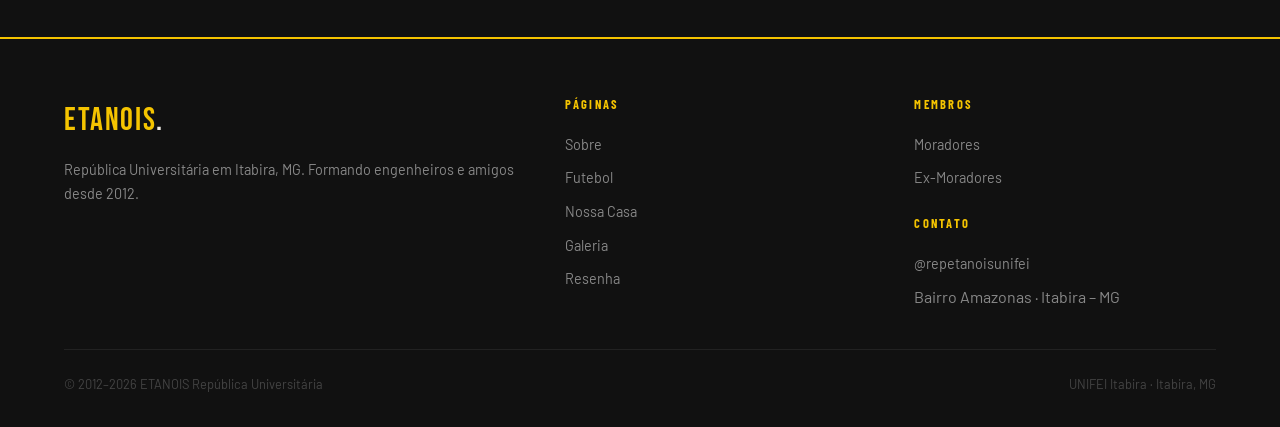
==== commit 38ffcc6e: "Adiciona ex-moradores reais na página de alumni Substitui os cards de exemplo pelos 13 ex-moradores " ====
--- a/ex-moradores.html
+++ b/ex-moradores.html
@@ -242,15 +242,72 @@
       <button class="era-btn">2021–2023</button>
     </div>
 
-    <!--
-      =============================================
-      ADICIONE OS EX-MORADORES AQUI
-      Organize por turma usando o .turma-header.
-      Copie e cole os cards conforme necessário.
-      =============================================
-    -->
-
-    <!-- TURMA 2012–2014 -->
+    <!-- TURMA 2010 -->
+    <div class="turma-header">
+      <div class="turma-header__year">2010</div>
+      <div class="turma-header__line"></div>
+      <div class="turma-header__label">Turma 2010</div>
+    </div>
+    <div class="alumni-grid">
+
+      <div class="alumni-card">
+        <div class="alumni-card__photo">
+          👨‍🎓
+          <div class="alumni-card__year-badge">
+            <span class="badge badge--outline">2010</span>
+          </div>
+        </div>
+        <div class="alumni-card__body">
+          <div class="alumni-card__name">Deds</div>
+          <div class="alumni-card__meta">
+            <div class="alumni-card__meta-item"><span>🎓</span> Eng. de Produção · UNIFEI</div>
+          </div>
+        </div>
+      </div>
+
+      <div class="alumni-card">
+        <div class="alumni-card__photo">
+          👨‍🎓
+          <div class="alumni-card__year-badge">
+            <span class="badge badge--outline">2010</span>
+          </div>
+        </div>
+        <div class="alumni-card__body">
+          <div class="alumni-card__name">Titi</div>
+          <div class="alumni-card__meta">
+            <div class="alumni-card__meta-item"><span>🎓</span> Eng. de Materiais · UNIFEI</div>
+          </div>
+        </div>
+      </div>
+
+    </div>
+
+    <!-- TURMA 2011 -->
+    <div class="turma-header">
+      <div class="turma-header__year">2011</div>
+      <div class="turma-header__line"></div>
+      <div class="turma-header__label">Turma 2011</div>
+    </div>
+    <div class="alumni-grid">
+
+      <div class="alumni-card">
+        <div class="alumni-card__photo">
+          👨‍🎓
+          <div class="alumni-card__year-badge">
+            <span class="badge badge--outline">2011</span>
+          </div>
+        </div>
+        <div class="alumni-card__body">
+          <div class="alumni-card__name">Coxinha</div>
+          <div class="alumni-card__meta">
+            <div class="alumni-card__meta-item"><span>🎓</span> Eng. de Produção · UNIFEI</div>
+          </div>
+        </div>
+      </div>
+
+    </div>
+
+    <!-- TURMA 2012 -->
     <div class="turma-header">
       <div class="turma-header__year">2012</div>
       <div class="turma-header__line"></div>
@@ -261,211 +318,190 @@
       <div class="alumni-card">
         <div class="alumni-card__photo">
           👨‍🎓
-          <!-- <img src="fotos/nome.jpg" alt="Nome" /> -->
-          <div class="alumni-card__year-badge">
-            <span class="badge badge--outline">2012–2016</span>
-          </div>
-        </div>
-        <div class="alumni-card__body">
-          <div class="alumni-card__name">Nome do Veterano</div>
-          <div class="alumni-card__nick">"Apelido"</div>
-          <div class="alumni-card__meta">
-            <div class="alumni-card__meta-item"><span>🎓</span> Engenharia Civil · UNIFEI 2016</div>
-            <div class="alumni-card__meta-item"><span>💼</span> Empresa / Cargo Atual</div>
-            <div class="alumni-card__meta-item"><span>📍</span> Cidade, Estado</div>
-          </div>
-          <div class="alumni-card__quote">"Uma frase marcante do veterano sobre a rep."</div>
-        </div>
-      </div>
-
-      <div class="alumni-card">
-        <div class="alumni-card__photo">
-          👨‍💻
-          <div class="alumni-card__year-badge">
-            <span class="badge badge--outline">2012–2017</span>
-          </div>
-        </div>
-        <div class="alumni-card__body">
-          <div class="alumni-card__name">Nome do Veterano</div>
-          <div class="alumni-card__nick">"Apelido"</div>
-          <div class="alumni-card__meta">
-            <div class="alumni-card__meta-item"><span>🎓</span> Eng. Computação · UNIFEI 2017</div>
-            <div class="alumni-card__meta-item"><span>💼</span> Empresa / Cargo Atual</div>
-            <div class="alumni-card__meta-item"><span>📍</span> Cidade, Estado</div>
-          </div>
-          <div class="alumni-card__quote">"Uma frase marcante do veterano sobre a rep."</div>
-        </div>
-      </div>
-
-      <div class="alumni-card">
-        <div class="alumni-card__photo">
-          🧑‍🔧
-          <div class="alumni-card__year-badge">
-            <span class="badge badge--outline">2013–2018</span>
-          </div>
-        </div>
-        <div class="alumni-card__body">
-          <div class="alumni-card__name">Nome do Veterano</div>
-          <div class="alumni-card__nick">"Apelido"</div>
-          <div class="alumni-card__meta">
-            <div class="alumni-card__meta-item"><span>🎓</span> Eng. Mecânica · UNIFEI 2018</div>
-            <div class="alumni-card__meta-item"><span>💼</span> Empresa / Cargo Atual</div>
-            <div class="alumni-card__meta-item"><span>📍</span> Cidade, Estado</div>
-          </div>
-          <div class="alumni-card__quote">"Uma frase marcante do veterano sobre a rep."</div>
-        </div>
-      </div>
-
-    </div>
-
-    <!-- TURMA 2015–2017 -->
+          <div class="alumni-card__year-badge">
+            <span class="badge badge--outline">2012</span>
+          </div>
+        </div>
+        <div class="alumni-card__body">
+          <div class="alumni-card__name">Dias</div>
+          <div class="alumni-card__meta">
+            <div class="alumni-card__meta-item"><span>🎓</span> Eng. Mecânica · UNIFEI</div>
+          </div>
+        </div>
+      </div>
+
+      <div class="alumni-card">
+        <div class="alumni-card__photo">
+          👨‍🎓
+          <div class="alumni-card__year-badge">
+            <span class="badge badge--outline">2012</span>
+          </div>
+        </div>
+        <div class="alumni-card__body">
+          <div class="alumni-card__name">Gimenez</div>
+          <div class="alumni-card__meta">
+            <div class="alumni-card__meta-item"><span>🎓</span> Eng. de Mobilidade · UNIFEI</div>
+          </div>
+        </div>
+      </div>
+
+      <div class="alumni-card">
+        <div class="alumni-card__photo">
+          👨‍🎓
+          <div class="alumni-card__year-badge">
+            <span class="badge badge--outline">2012</span>
+          </div>
+        </div>
+        <div class="alumni-card__body">
+          <div class="alumni-card__name">Lukete</div>
+          <div class="alumni-card__meta">
+            <div class="alumni-card__meta-item"><span>🎓</span> Eng. de Mobilidade · UNIFEI</div>
+          </div>
+        </div>
+      </div>
+
+    </div>
+
+    <!-- TURMA 2015 -->
     <div class="turma-header">
       <div class="turma-header__year">2015</div>
       <div class="turma-header__line"></div>
-      <div class="turma-header__label">Turma 2015–2017</div>
-    </div>
-    <div class="alumni-grid">
-
-      <div class="alumni-card">
-        <div class="alumni-card__photo">
-          👨‍🔬
-          <div class="alumni-card__year-badge">
-            <span class="badge badge--outline">2015–2019</span>
-          </div>
-        </div>
-        <div class="alumni-card__body">
-          <div class="alumni-card__name">Nome do Veterano</div>
-          <div class="alumni-card__nick">"Apelido"</div>
-          <div class="alumni-card__meta">
-            <div class="alumni-card__meta-item"><span>🎓</span> Eng. Elétrica · UNIFEI 2019</div>
-            <div class="alumni-card__meta-item"><span>💼</span> Empresa / Cargo Atual</div>
-            <div class="alumni-card__meta-item"><span>📍</span> Cidade, Estado</div>
-          </div>
-          <div class="alumni-card__quote">"Uma frase marcante do veterano sobre a rep."</div>
-        </div>
-      </div>
-
-      <div class="alumni-card">
-        <div class="alumni-card__photo">
-          🧑‍🎓
-          <div class="alumni-card__year-badge">
-            <span class="badge badge--outline">2016–2020</span>
-          </div>
-        </div>
-        <div class="alumni-card__body">
-          <div class="alumni-card__name">Nome do Veterano</div>
-          <div class="alumni-card__nick">"Apelido"</div>
-          <div class="alumni-card__meta">
-            <div class="alumni-card__meta-item"><span>🎓</span> Eng. de Produção · UNIFEI 2020</div>
-            <div class="alumni-card__meta-item"><span>💼</span> Empresa / Cargo Atual</div>
-            <div class="alumni-card__meta-item"><span>📍</span> Cidade, Estado</div>
-          </div>
-          <div class="alumni-card__quote">"Uma frase marcante do veterano sobre a rep."</div>
-        </div>
-      </div>
-
-      <div class="alumni-card">
-        <div class="alumni-card__photo">
-          👨‍💼
-          <div class="alumni-card__year-badge">
-            <span class="badge badge--outline">2015–2020</span>
-          </div>
-        </div>
-        <div class="alumni-card__body">
-          <div class="alumni-card__name">Nome do Veterano</div>
-          <div class="alumni-card__nick">"Apelido"</div>
-          <div class="alumni-card__meta">
-            <div class="alumni-card__meta-item"><span>🎓</span> Eng. Civil · UNIFEI 2020</div>
-            <div class="alumni-card__meta-item"><span>💼</span> Empresa / Cargo Atual</div>
-            <div class="alumni-card__meta-item"><span>📍</span> Cidade, Estado</div>
-          </div>
-          <div class="alumni-card__quote">"Uma frase marcante do veterano sobre a rep."</div>
-        </div>
-      </div>
-
-      <div class="alumni-card">
-        <div class="alumni-card__photo">
-          🧑‍💻
-          <div class="alumni-card__year-badge">
-            <span class="badge badge--outline">2017–2021</span>
-          </div>
-        </div>
-        <div class="alumni-card__body">
-          <div class="alumni-card__name">Nome do Veterano</div>
-          <div class="alumni-card__nick">"Apelido"</div>
-          <div class="alumni-card__meta">
-            <div class="alumni-card__meta-item"><span>🎓</span> Eng. Computação · UNIFEI 2021</div>
-            <div class="alumni-card__meta-item"><span>💼</span> Empresa / Cargo Atual</div>
-            <div class="alumni-card__meta-item"><span>📍</span> Cidade, Estado</div>
-          </div>
-          <div class="alumni-card__quote">"Uma frase marcante do veterano sobre a rep."</div>
-        </div>
-      </div>
-
-    </div>
-
-    <!-- TURMA 2018–2020 -->
+      <div class="turma-header__label">Turma 2015</div>
+    </div>
+    <div class="alumni-grid">
+
+      <div class="alumni-card">
+        <div class="alumni-card__photo">
+          👨‍🎓
+          <div class="alumni-card__year-badge">
+            <span class="badge badge--outline">2015</span>
+          </div>
+        </div>
+        <div class="alumni-card__body">
+          <div class="alumni-card__name">André</div>
+          <div class="alumni-card__meta">
+            <div class="alumni-card__meta-item"><span>🎓</span> Eng. de Produção · UNIFEI</div>
+          </div>
+        </div>
+      </div>
+
+    </div>
+
+    <!-- TURMA 2016 -->
+    <div class="turma-header">
+      <div class="turma-header__year">2016</div>
+      <div class="turma-header__line"></div>
+      <div class="turma-header__label">Turma 2016</div>
+    </div>
+    <div class="alumni-grid">
+
+      <div class="alumni-card">
+        <div class="alumni-card__photo">
+          👨‍🎓
+          <div class="alumni-card__year-badge">
+            <span class="badge badge--outline">2016</span>
+          </div>
+        </div>
+        <div class="alumni-card__body">
+          <div class="alumni-card__name">Ricardinho</div>
+          <div class="alumni-card__meta">
+            <div class="alumni-card__meta-item"><span>🎓</span> Eng. Elétrica · UNIFEI</div>
+          </div>
+        </div>
+      </div>
+
+      <div class="alumni-card">
+        <div class="alumni-card__photo">
+          👨‍🎓
+          <div class="alumni-card__year-badge">
+            <span class="badge badge--outline">2016</span>
+          </div>
+        </div>
+        <div class="alumni-card__body">
+          <div class="alumni-card__name">Arrocha</div>
+          <div class="alumni-card__meta">
+            <div class="alumni-card__meta-item"><span>🎓</span> Eng. de Mobilidade · UNIFEI</div>
+          </div>
+        </div>
+      </div>
+
+    </div>
+
+    <!-- TURMA 2017 -->
+    <div class="turma-header">
+      <div class="turma-header__year">2017</div>
+      <div class="turma-header__line"></div>
+      <div class="turma-header__label">Turma 2017</div>
+    </div>
+    <div class="alumni-grid">
+
+      <div class="alumni-card">
+        <div class="alumni-card__photo">
+          👨‍🎓
+          <div class="alumni-card__year-badge">
+            <span class="badge badge--outline">2017</span>
+          </div>
+        </div>
+        <div class="alumni-card__body">
+          <div class="alumni-card__name">Lukinha</div>
+          <div class="alumni-card__meta">
+            <div class="alumni-card__meta-item"><span>🎓</span> Eng. de Computação · UNIFEI</div>
+          </div>
+        </div>
+      </div>
+
+      <div class="alumni-card">
+        <div class="alumni-card__photo">
+          👨‍🎓
+          <div class="alumni-card__year-badge">
+            <span class="badge badge--outline">2017</span>
+          </div>
+        </div>
+        <div class="alumni-card__body">
+          <div class="alumni-card__name">Ronaldinho</div>
+          <div class="alumni-card__meta">
+            <div class="alumni-card__meta-item"><span>🎓</span> Eng. de Produção · UNIFEI</div>
+          </div>
+        </div>
+      </div>
+
+      <div class="alumni-card">
+        <div class="alumni-card__photo">
+          👨‍🎓
+          <div class="alumni-card__year-badge">
+            <span class="badge badge--outline">2017</span>
+          </div>
+        </div>
+        <div class="alumni-card__body">
+          <div class="alumni-card__name">Tupac</div>
+          <div class="alumni-card__meta">
+            <div class="alumni-card__meta-item"><span>🎓</span> Eng. de Controle · UNIFEI</div>
+          </div>
+        </div>
+      </div>
+
+    </div>
+
+    <!-- TURMA 2018 -->
     <div class="turma-header">
       <div class="turma-header__year">2018</div>
       <div class="turma-header__line"></div>
-      <div class="turma-header__label">Turma 2018–2020</div>
-    </div>
-    <div class="alumni-grid">
-
-      <div class="alumni-card">
-        <div class="alumni-card__photo">
-          👨‍🎓
-          <div class="alumni-card__year-badge">
-            <span class="badge badge--outline">2018–2022</span>
-          </div>
-        </div>
-        <div class="alumni-card__body">
-          <div class="alumni-card__name">Nome do Veterano</div>
-          <div class="alumni-card__nick">"Apelido"</div>
-          <div class="alumni-card__meta">
-            <div class="alumni-card__meta-item"><span>🎓</span> Eng. Mecânica · UNIFEI 2022</div>
-            <div class="alumni-card__meta-item"><span>💼</span> Empresa / Cargo Atual</div>
-            <div class="alumni-card__meta-item"><span>📍</span> Cidade, Estado</div>
-          </div>
-          <div class="alumni-card__quote">"Uma frase marcante do veterano sobre a rep."</div>
-        </div>
-      </div>
-
-      <div class="alumni-card">
-        <div class="alumni-card__photo">
-          🧑‍🔬
-          <div class="alumni-card__year-badge">
-            <span class="badge badge--outline">2019–2023</span>
-          </div>
-        </div>
-        <div class="alumni-card__body">
-          <div class="alumni-card__name">Nome do Veterano</div>
-          <div class="alumni-card__nick">"Apelido"</div>
-          <div class="alumni-card__meta">
-            <div class="alumni-card__meta-item"><span>🎓</span> Eng. Elétrica · UNIFEI 2023</div>
-            <div class="alumni-card__meta-item"><span>💼</span> Empresa / Cargo Atual</div>
-            <div class="alumni-card__meta-item"><span>📍</span> Cidade, Estado</div>
-          </div>
-          <div class="alumni-card__quote">"Uma frase marcante do veterano sobre a rep."</div>
-        </div>
-      </div>
-
-      <div class="alumni-card">
-        <div class="alumni-card__photo">
-          🧑‍💻
-          <div class="alumni-card__year-badge">
-            <span class="badge badge--outline">2020–2024</span>
-          </div>
-        </div>
-        <div class="alumni-card__body">
-          <div class="alumni-card__name">Nome do Veterano</div>
-          <div class="alumni-card__nick">"Apelido"</div>
-          <div class="alumni-card__meta">
-            <div class="alumni-card__meta-item"><span>🎓</span> Eng. Computação · UNIFEI 2024</div>
-            <div class="alumni-card__meta-item"><span>💼</span> Empresa / Cargo Atual</div>
-            <div class="alumni-card__meta-item"><span>📍</span> Cidade, Estado</div>
-          </div>
-          <div class="alumni-card__quote">"Uma frase marcante do veterano sobre a rep."</div>
+      <div class="turma-header__label">Turma 2018</div>
+    </div>
+    <div class="alumni-grid">
+
+      <div class="alumni-card">
+        <div class="alumni-card__photo">
+          👨‍🎓
+          <div class="alumni-card__year-badge">
+            <span class="badge badge--outline">2018</span>
+          </div>
+        </div>
+        <div class="alumni-card__body">
+          <div class="alumni-card__name">Loirin</div>
+          <div class="alumni-card__meta">
+            <div class="alumni-card__meta-item"><span>🎓</span> Eng. de Produção · UNIFEI</div>
+          </div>
         </div>
       </div>
 
